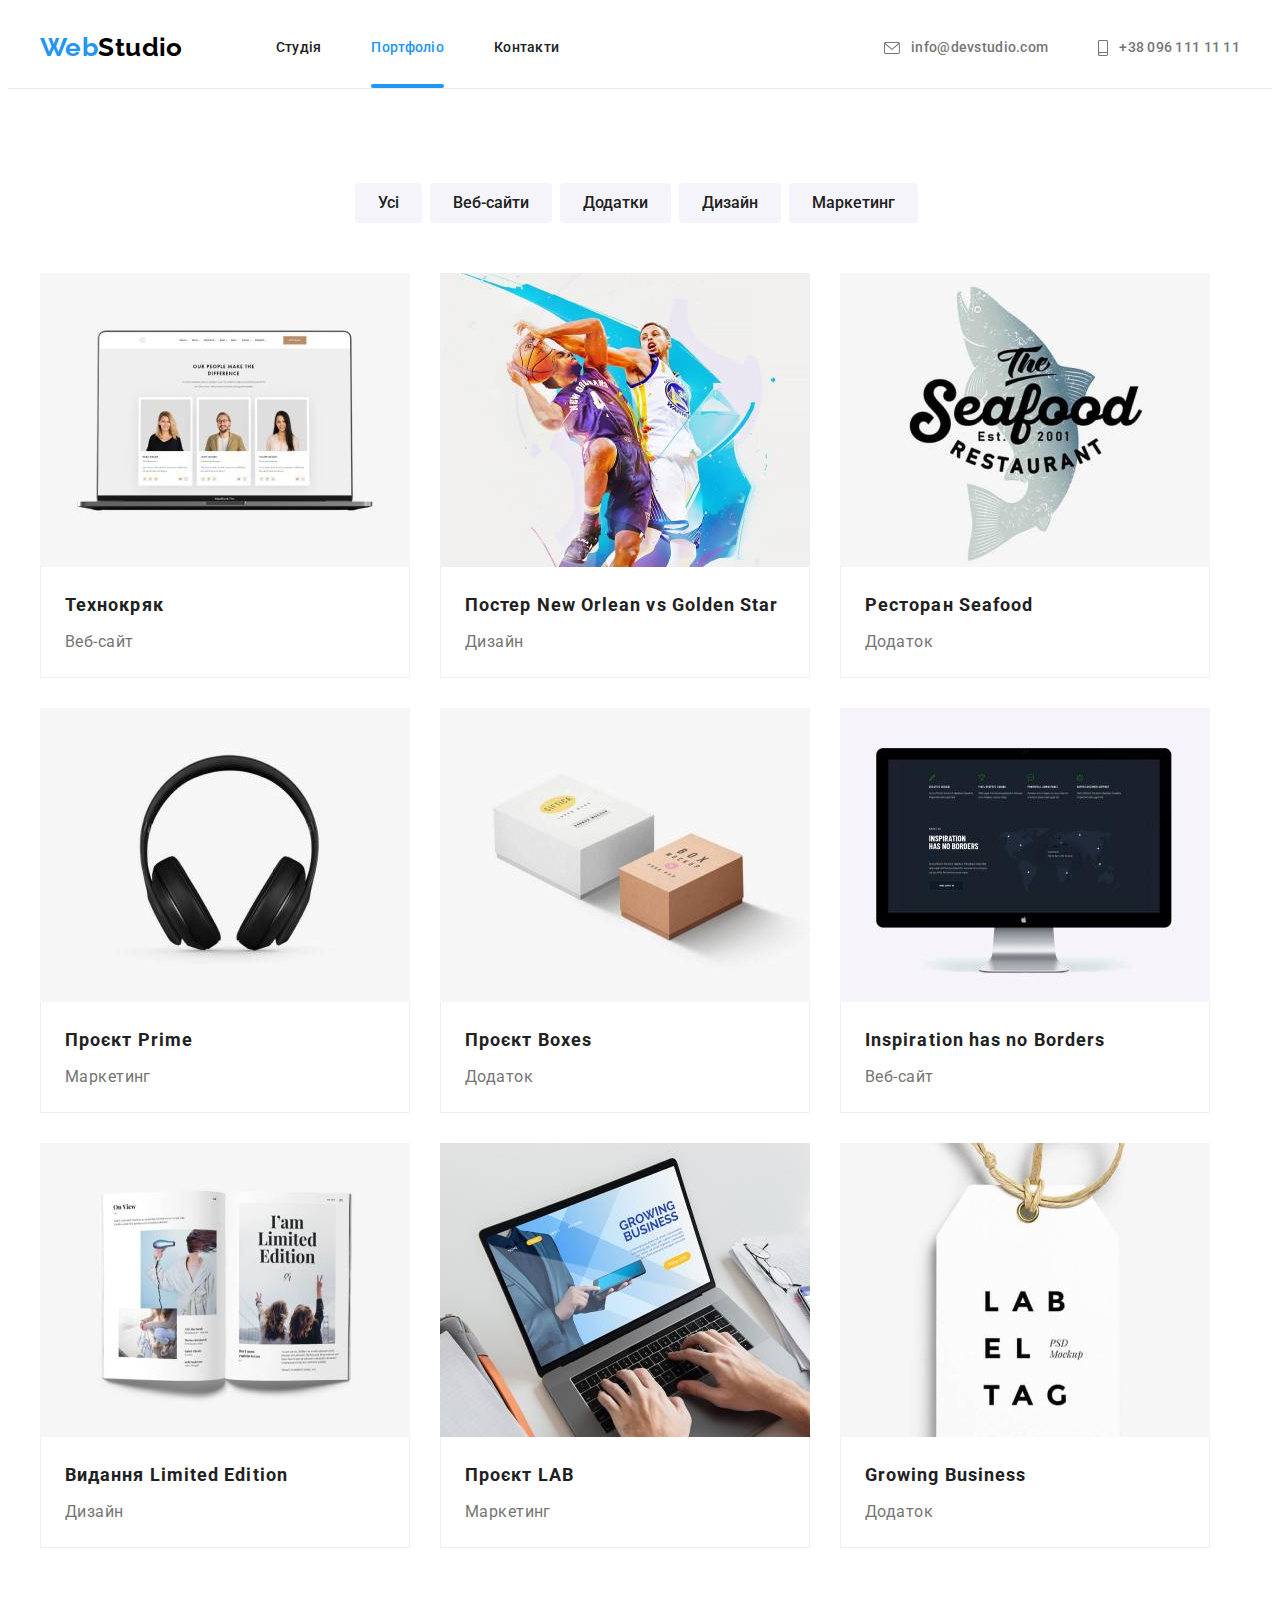
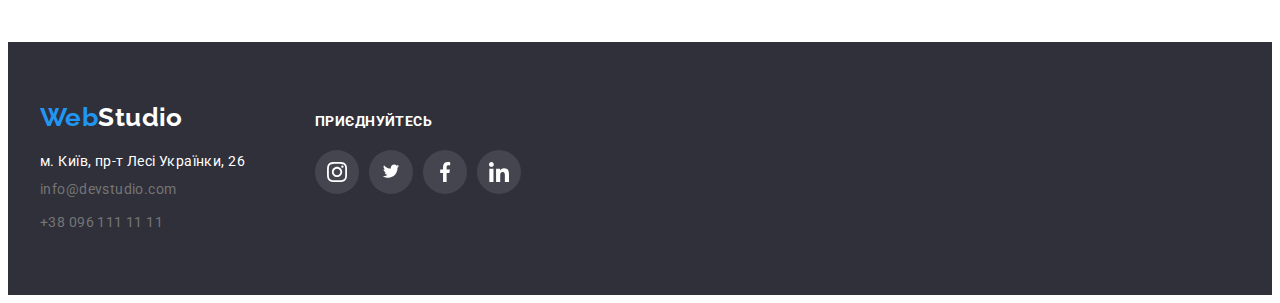
==== portfolio.html @ eef66e4f "clone" ====
<!DOCTYPE html>
<html lang="uk">
  <head>
    <meta charset="UTF-8" />
    <meta http-equiv="X-UA-Compatible" content="IE=edge" />
    <meta
      name="viewport"
      content="width=
     , initial-scale=1.0"
    />
    <title>WebStudio</title>
    <link rel="preconnect" href="https://fonts.googleapis.com" />
    <link rel="preconnect" href="https://fonts.gstatic.com" crossorigin />
    <link
      href="https://fonts.googleapis.com/css2?family=Raleway:wght@700&family=Roboto:wght@400;500;700;900&display=swap"
      rel="stylesheet"
    />
    <link
      rel="stylesheet"
      href="https://cdnjs.cloudflare.com/ajax/libs/modern-normalize/1.1.0/modern-normalize.min.css"
      integrity="sha512-wpPYUAdjBVSE4KJnH1VR1HeZfpl1ub8YT/NKx4PuQ5NmX2tKuGu6U/JRp5y+Y8XG2tV+wKQpNHVUX03MfMFn9Q=="
      crossorigin="anonymous"
      referrerpolicy="no-referrer"
    />
    <link rel="stylesheet" href="./css/style.css" />
  </head>
  <body>
    <header class="header">
      <!-- навігація -->
      <div class="conteiner main-nav">
        <nav class="nav">
          <a href="./index.html" class="logo"><span class="logo-web">Web</span>Studio</a>
          <ul class="list nav-list">
            <li class="nav-link">
              <a href="./index.html" class="site-nav">Студія</a>
            </li>

            <li class="nav-link">
              <a href="./portfolio.html" class="site-nav active-pages">Портфоліо</a>
            </li>

            <li class="nav-link">
              <a href="" class="site-nav">Контакти</a>
            </li>
          </ul>
        </nav>
        <!-- Зворотний зв'язок-->
        <ul class="socials-nav list">
          
          <li class="socials-link">
            <a href="mailto:info@devstudio.com" class="socials">
              <svg class="icon-social" width="16" height="12">
              <use href="./images/symbol-defs.svg#icon-envelope" ></use>
            </svg>info@devstudio.com
              
            </a>
          </li>

          <li class="socials-link">
            <a href="tel:+380961111111" class="socials">
              <svg class="icon-social" width="10" height="16">
                <use href="./images/symbol-defs.svg#icon-smartphone" ></use>
              </svg>+38 096 111 11 11</a>
          </li>
        </ul>
      </div>
    </header>

    <main>
      <section class="section">
        <div class="conteiner">
          <h1 class="portfolio">Портфоліо</h1>

          <ul class="portfolio-link list">
            <li>
              <button type="button" class="filter-button">Усі</button>
            </li>
            <li>
              <button type="button" class="filter-button">Веб-сайти</button>
            </li>
            <li>
              <button type="button" class="filter-button">Додатки</button>
            </li>
            <li>
              <button type="button" class="filter-button">Дизайн</button>
            </li>
            <li>
              <button type="button" class="filter-button">Маркетинг</button>
            </li>
          </ul>

          <ul class="portfolio-page list">
            <li class="portfolio-list">
              <div class="portfolio-thumb">
                <img
                src="./images/img8.jpg"
                alt="Ноутбук з відкритою веб-сторінкою"
                width="370"
                class="portfolio-img"
              />
                <p class="portfolio-overlay">Ресурс пропонує комплексні пропозиції з різним рівнем функціоналу та сервісів. Все це дозволить відвідувачу отримати вичерпні відомості про компанію чи приватну особу.
                </p>
             </div>
              <div class="portfolio-padding">
                <h2 class="portfolio-title">Технокряк</h2>
                <p class="portfolio-text">Веб-сайт</p>
              </div>
            </li>
           
            <li class="portfolio-list">
              <div class="portfolio-thumb">
              <img src="./images/img9.jpg" alt="Баскетболісти" width="370" class="portfolio-img" />
              <p class="portfolio-overlay">Ресурс пропонує комплексні пропозиції з різним рівнем функціоналу та сервісів. Все це дозволить відвідувачу отримати вичерпні відомості про компанію чи приватну особу.
              </p>
             </div>
              <div class="portfolio-padding">
                <h2 class="portfolio-title">Постер New Orlean vs Golden Star</h2>
                <p class="portfolio-text">Дизайн</p>
              </div>
            </li>
            <li class="portfolio-list">
              <div class="portfolio-thumb">
                <img
                  src="./images/img10.jpg"
                  alt="Логотип ресторану Seafood"
                  width="370"
                  class="portfolio-img"/>
              <p class="portfolio-overlay">Ресурс пропонує комплексні пропозиції з різним рівнем функціоналу та сервісів. Все це дозволить відвідувачу отримати вичерпні відомості про компанію чи приватну особу.
              </p>
            </div>
              <div class="portfolio-padding">
                <h2 class="portfolio-title">Ресторан Seafood</h2>
                <p class="portfolio-text">Додаток</p>
              </div>
            </li>
            <li class="portfolio-list">
              <div class="portfolio-thumb">
                <img src="./images/img11.jpg" alt="Навушники" width="370" class="portfolio-img" />
                <p class="portfolio-overlay">Ресурс пропонує комплексні пропозиції з різним рівнем функціоналу та сервісів. Все це дозволить відвідувачу отримати вичерпні відомості про компанію чи приватну особу.
              </p>
            </div>
              <div class="portfolio-padding">
                <h2 class="portfolio-title">Проєкт Prime</h2>
                <p class="portfolio-text">Маркетинг</p>
              </div>
            </li>
            <li class="portfolio-list">
              <div class="portfolio-thumb">
                <img src="./images/img12.jpg" alt="Коробки" width="370" class="portfolio-img" />
                <p class="portfolio-overlay">Ресурс пропонує комплексні пропозиції з різним рівнем функціоналу та сервісів. Все це дозволить відвідувачу отримати вичерпні відомості про компанію чи приватну особу.
                </p>
              </div>
              <div class="portfolio-padding">
                <h2 class="portfolio-title">Проєкт Boxes</h2>
                <p class="portfolio-text">Додаток</p>
              </div>
            </li>
            <li class="portfolio-list">
              <div class="portfolio-thumb">
                <img src="./images/img13.jpg" alt="Монітор" width="370" class="portfolio-img" />
                <p class="portfolio-overlay">Ресурс пропонує комплексні пропозиції з різним рівнем функціоналу та сервісів. Все це дозволить відвідувачу отримати вичерпні відомості про компанію чи приватну особу.
              </p>
              </div>
              <div class="portfolio-padding">
                <h2 class="portfolio-title">Inspiration has no Borders</h2>
                <p class="portfolio-text">Веб-сайт</p>
              </div>
            </li>
            <li class="portfolio-list">
              <div class="portfolio-thumb">
                <img src="./images/img14.jpg" alt="Книжка" width="370" class="portfolio-img" />
                <p class="portfolio-overlay">Ресурс пропонує комплексні пропозиції з різним рівнем функціоналу та сервісів. Все це дозволить відвідувачу отримати вичерпні відомості про компанію чи приватну особу.
                </p>
              </div>
              <div class="portfolio-padding">
                <h2 class="portfolio-title">Видання Limited Edition</h2>
                <p class="portfolio-text">Дизайн</p>
              </div>
            </li>
            <li class="portfolio-list">
              <div class="portfolio-thumb">
                <img src="./images/img15.jpg" alt="Ярлик" width="370" class="portfolio-img" />
                <p class="portfolio-overlay">Ресурс пропонує комплексні пропозиції з різним рівнем функціоналу та сервісів. Все це дозволить відвідувачу отримати вичерпні відомості про компанію чи приватну особу.
                </p>
              </div>
              <div class="portfolio-padding">
                <h2 class="portfolio-title">Проєкт LAB</h2>
                <p class="portfolio-text">Маркетинг</p>
              </div>
            </li>
            <li class="portfolio-list">
              <div class="portfolio-thumb">
                <img
                  src="./images/img16.jpg"
                  alt="Друк на наотбуці"
                  width="370"
                  class="portfolio-img"
                />
                <p class="portfolio-overlay">Ресурс пропонує комплексні пропозиції з різним рівнем функціоналу та сервісів. Все це дозволить відвідувачу отримати вичерпні відомості про компанію чи приватну особу.
                </p>
              </div>
              <div class="portfolio-padding">
                <h2 class="portfolio-title">Growing Business</h2>
                <p class="portfolio-text">Додаток</p>
              </div>
            </li>
          </ul>
        </div>
      </section>  
      
    </main>

    <footer class="footer">
      <div class="conteiner footer-page">
        <div class="conteiner-address">
        <a href="./index.html" class="logo-footer"
          ><span class="logo-web">Web</span><span class="logo-studio">Studio</span></a
        >
        <address>
          <ul class="list footer-margin">
            <li class="item">
              <a
                href="https://www.google.com/maps/place/бул.+Леси+Украинки,+26,+Киев,+02000/@50.4265807,30.5383858,17z/data=!3m1!4b1!4m5!3m4!1s0x40d4cf0e033ecbe9:0x57a4dffefec77da0!8m2!3d50.4265807!4d30.5383858"
                class="footer-address"
                >м. Київ, пр-т Лесі Українки, 26</a
              >
            </li>

            <li class="item">
              <a href="mailto:info@devstudio.com" class="footer-socials">info@devstudio.com</a>
            </li>

            <li class="item">
              <a href="tel:+380961111111" class="footer-socials">+38 096 111 11 11</a>
            </li>
          </ul>
        </address>
      </div>
        <div class="footer-messenger">
          <p class="come">Приєднуйтесь</p>
          <ul class="list messenger">
            <li class="messenger-list">
              <a href="" class="messenger-links">
                <svg class="footer-icon" width="20px" height="20px">
                  <use href="./images/symbol-defs.svg#icon-instagram"></use>
                </svg>
              </a>
            </li>
            <li class="messenger-list">
              <a href="" class="messenger-links">
                <svg class="footer-icon" width="20px" height="16.25px">
                  <use href="./images/symbol-defs.svg#icon-twitter"></use>
                </svg>
              </a>
            </li>
            <li class="messenger-list">
              <a href="" class="messenger-links">
                <svg class="footer-icon" width="20px" height="20px">
                  <use href="./images/symbol-defs.svg#icon-facebook"></use>
                </svg> 
             </a>
            </li>
            <li class="messenger-list">
              <a href="" class="messenger-links">
                <svg class="footer-icon" width="20px" height="20px">
                  <use href="./images/symbol-defs.svg#icon-linkedin"></use>
              </svg>
              </a>
            </li>
          </ul>
        </div>
      </div>
      
    </footer>
  </body>
</html>
---- css/style.css ----
/* background: #212121; Заголоки*/
/*  background: #757575; Основний колір тексту*/
/*background: #2196F3; Блакитний колір*/
/* #FFFFFF Білий колір колір заголовка героя */
/* #FFFFFF Основний колір сторінки */

:root {
  --title: #212121;
  --hover-focus-color: #2196f3;
  --backgraund-body: #ffffff;
  --text-page: #757575;
  --hero-text: #ffffff;
  --logo-color: #000000;
  --footer-backgraund: #2f303a;
  --backgraund-section: #f5f4fa;
}

body {
  font-family: 'Roboto', sans-serif;
  color: var(--text-page);
  background-color: var(--backgraund-body);
  font-size: 14px;
  letter-spacing: 0.03em;
}

h1,
h2,
h3,
h4,
h5,
h6,
p,
ul {
  margin: 0;
  padding: 0;
}

.conteiner {
  margin-left: auto;
  margin-right: auto;
  width: 1200px;
  padding-left: 15px;
  padding-right: 15px;
  /* outline: 1px solid teal; */
}

button {
  cursor: pointer;
}

.list {
  list-style: none;
}

/* Логотип */
.nav {
  display: flex;
}

.main-nav {
  display: flex;
  align-items: center;
}

.header {
  border-bottom: 1px solid #ececec;
}

.logo {
  margin-right: 93px;
  display: flex;
  align-items: center;
  color: var(--logo-color);

  text-decoration: none;

  font-family: Raleway, sans-serif;
  font-weight: 700;
  font-size: 26px;
  line-height: 1.2;
}

.logo-web {
  color: var(--hover-focus-color);
}

/* Навігація */
.nav-list {
  display: flex;
  
}

.nav-list .nav-link:not(:last-child) {
  margin-right: 50px;
}

.site-nav {
  position: relative;

  display: block;
  padding-top: 32px;
  padding-bottom: 32px;

  color: var(--title);
  text-decoration: none;
  font-weight: 500;
  line-height: 1.14;
  letter-spacing: 0.02em;
  transition: color 250ms cubic-bezier(0.4, 0, 0.2, 1);
  
}

.site-nav:hover,
.site-nav:focus {
  
  color: var(--hover-focus-color);
  
}



.site-nav::after{
  content: '';
  width: 100%;
  height: 4px;
  display: block;  
  background-color: var(--hover-focus-color);
  border-radius: 2px;
 
  position: absolute;
  left: 0;
  bottom: 0;
  opacity: 0;
  transition: opacity 250ms cubic-bezier(0.4, 0, 0.2, 1);
  z-index: 4;
}

.site-nav:hover::after{
  opacity: 1;
}

.active-pages::after{
  content: '';
  width: 100%;
  height: 4px;
  display: block;  
  background-color: var(--hover-focus-color);
  border-radius: 2px;
 
  position: absolute;
  left: 0;
  bottom: 0;
  opacity: 1; 
}

.active-pages {
  color: var(--hover-focus-color); 
}

.section {
  padding-top: 94px;
  padding-bottom: 94px;
}
/* Контакти */
.socials-nav {
  display: flex;
  margin-left: auto;
}

.socials-nav .socials-link + .socials-link {
  margin-left: 50px;
}

.icon-social {
  display: inline;
  margin-right: 11px;
  fill: currentColor;
  
}


.socials {
  display:flex;
  align-items: center;

  color: var(--text-page);

  text-decoration: none;

  font-weight: 500;
  line-height: 1.14;
  letter-spacing: 0.02em;
  transition: color 250ms cubic-bezier(0.4, 0, 0.2, 1);
}

.socials:hover,
.socials:focus {
  color: var(--hover-focus-color);
  
}

/* Герой */


.hero {
  
  text-align: center;
  padding-top: 200px;
  padding-bottom: 200px;
}

.overlay{
  height: 600px;
  max-width: 1600px;
  margin-left: auto;
  margin-right: auto;
  background-color: var(--footer-backgraund);
  background-image: 
  linear-gradient(
  rgba(47, 48, 58, 0.4),
  rgba(47, 48, 58, 0.4)), url(../images/hero-img.jpg);
  background-size: cover;
  background-repeat: no-repeat;
}

.hero-title {
  margin-top: 0;
  margin-bottom: 30px;
  width: 696px;
  margin-left: auto;
  margin-right: auto;

  color: var(--hero-text);
  font-weight: 900;
  font-size: 44px;
  line-height: 1.36;
  text-align: center;
  letter-spacing: 0.06em;
  text-transform: uppercase;
}

.hero-button {
  width: 216px;
  height: 50px;
  border: 1px solid transparent;
  border-radius: 4px;

  color: var(--hero-text);
  background-color: var(--hover-focus-color);
  font-family: Roboto;
  font-weight: 700;
  font-size: 16px;
  line-height: 1.88;
  letter-spacing: 0.06em;
  transition: box-shadow 250ms cubic-bezier(0.4, 0, 0.2, 1);
}

.hero-button:hover,
.hero-button:focus {
  background-color: var(--hover-focus-color);
  box-shadow: 0px 4px 4px rgba(0, 0, 0, 0.15);
}

.backdrop.is-hidden{
  opacity: 0;
  pointer-events: none;

}

.backdrop{
  position: fixed;
  left: 0;
  top: 0;
  z-index: 2;
  
  width: 100%;
  height: 100%;
  background-color: rgba(0, 0, 0, 0.2);
  opacity: 1;
  transition: opacity 250ms cubic-bezier(0.4, 0, 0.2, 1);
}

.modal {
  position: absolute;
  top: 50%;
  left: 50%;
  transform: translate(-50%, -50%);

  min-width: 528px;
  min-height: 581px;
  background-color: #ffffff;
  box-shadow: 0px 1px 3px rgba(0, 0, 0, 0.12), 0px 1px 1px rgba(0, 0, 0, 0.14), 0px 2px 1px rgba(0, 0, 0, 0.2);
  border-radius: 4px;
  
  
  
}
.close-modal{
  position: absolute;
  right: 0px;
  top: 0px;
  padding: 0 0;
  border: 0;
  background: none;
  margin-right: 8px;
  margin-top: 8px;
}

.icon-close{
  
  stroke:  rgba(0, 0, 0, 0.1);
  
}




/* Наші переваги и Наша команда*/

.features {
  display: flex;
}

.features .item + .item {
  margin-left: 30px;
}

.features-section {
  display: none;
}

.features-img{
  margin-bottom: 30px;
}

.features-title {
  margin-bottom: 10px;

  color: var(--title);
  font-size: 14px;
  line-height: 1.14;
  text-transform: uppercase;
}

.features-text {
  width: 270px;
  margin: auto;
  line-height: 1.7;
}

.section-work {
  padding-top: 0;
}

.works {
  display: flex;
  flex-wrap: wrap;
  
}

.works-img {
  display: block;
  max-width: 100%;
  height: auto 0;
}

.works-list{
  position: relative;

}



.works-title {
  position: absolute;
  transform: translateY(-100%);
   width: 100%;
  height: 70px;
  
  display: flex;
  justify-content: center;
  align-items: center;

  color:var(--hero-text);
  background-color: rgba(47, 48, 58, 0.8);
  text-align: center;
 
  font-weight: 700;
  font-size: 14px;
  line-height: 16px;
  letter-spacing: 0.03em;
  text-transform: uppercase;
  
}


.works .works-list + .works-list {
  margin-left: 30px;
}

.section-title {
  margin-bottom: 50px;

  color: var(--title);
  font-size: 36px;
  line-height: 1.16;
  text-align: center;
}

.team-section {
  background-color: var(--backgraund-section);
}

.social-team{
  display: flex;
  justify-content: center;
  
}


.messenger-team{
  display:flex;
}

.social-links{
  color:#AFB1B8;
  display: flex;
  align-items: center;
  width: 44px;
  height: 44px;
  margin-top: 16px;
  background-color:var(--backgraund-body);
  border-radius: 50%;
  transition: color 250ms cubic-bezier(0.4, 0, 0.2, 1), background-color 250ms cubic-bezier(0.4, 0, 0.2, 1);
}

.social-links:hover,
.social-links:focus {
  color:var(--backgraund-body);
  background-color: var(--hover-focus-color);
  
}

.social-icon{
  margin-left: auto;
  margin-right: auto;
  fill: currentColor;
}

.messenger-team li + li {
  margin-left: 10px;
}

.team-container {
  background-color: var(--backgraund-body);
  box-shadow: 0px 1px 3px rgba(0, 0, 0, 0.12), 0px 1px 1px rgba(0, 0, 0, 0.14), 0px 2px 1px rgba(0, 0, 0, 0.2);
  border-radius: 0px 0px 4px 4px;
}

.team .team-container + .team-container {
  margin-left: 30px;
}

.team {
  display: flex;
  font-size: 16px;
  line-height: 1.18;
}

.padding-team {
  padding-top: 30px;
  padding-bottom: 30px;
}

.team-img {
  display: block;
  height: auto;
}

.team-name {
  text-align: center;
  margin-bottom: 10px;

  color: var(--title);
  font-weight: 500;
  font-size: 16px;
  line-height: 1.18;
}

.team-text {
  text-align: center;
}

/* Постійні клієнти */

.clients{
  padding-top: 94px;
  padding-bottom: 94px;
}

.clients-link{
  color:#AFB1B8;
  display: flex;
  align-items: center;
  justify-content: center;
  width: 170px;
  height: 92px;
  border: 1px solid #AFB1B8;
  border-radius: 4px;
  transition: color 250ms cubic-bezier(0.4, 0, 0.2, 1), background-color 250ms cubic-bezier(0.4, 0, 0.2, 1);
  
  
}

.clients-link:hover,
.clients-link:focus{
  color:var(--hover-focus-color);
  border-color: var(--hover-focus-color);
}

.clients-logo{
  margin-left: auto;
  margin-right: auto;
  fill: currentColor;
}


.clients-item{
  display: flex;
}

.clients-item .clients-list+ .clients-list{
  margin-left: 30px;
}




/* Підвал */

.footer {
  background-color: var(--footer-backgraund);
  padding-top: 60px;
  padding-bottom: 60px;
}

.footer-address {
  display: block;

  color: var(--hero-text);
  font-style: normal;
  text-decoration: none;
  transition: color 250ms cubic-bezier(0.4, 0, 0.2, 1);
}

.footer-address:hover,
.footer-address:focus {
  color: var(--hover-focus-color);
}

.footer-socials {
  display: block;
  color: var(--text-page);

  font-style: normal;

  line-height: 1.71;
  letter-spacing: 0.03em;
  text-decoration: none;
  transition: color 250ms cubic-bezier(0.4, 0, 0.2, 1);
}

.footer-socials:hover,
.footer-socials:focus {
  color: var(--hover-focus-color);
}

.footer-margin .item:not(:last-child) {
  margin-bottom: 9px;
}

.footer-messenger{
  margin-left: 70px;  
}

.come{
  margin-bottom: 20px;
  font-weight: 700;
  font-size: 14px;
  line-height:1.14;
  letter-spacing: 0.03em;
  text-transform: uppercase;

  color: #FFFFFF;
}

.messenger{
  display: flex;
  
}

.messenger .messenger-list + .messenger-list {
  margin-left: 10px;
}

.messenger-links{
  color:#ffffff;
  display: flex;
  align-items: center;
  width: 44px;
  height: 44px;
  background-color:rgba(255, 255, 255, 0.1);
  border-radius: 50%;
  transition: background-color 250ms cubic-bezier(0.4, 0, 0.2, 1);
  
}

.footer-icon{
  margin-left: auto;
  margin-right: auto;
  fill: currentColor;
}

.messenger-links:hover,
.messenger-links:focus{
  background-color: var(--hover-focus-color);
}

.footer-page{
  display: flex;
  align-items: baseline; 
}



/* Портфоліо */

/* Фільрт */
.portfolio-link {
  margin-bottom: 50px;
  display: flex;
  justify-content: center;
}

.filter-button {
  display: block;
  margin-right: 8px;
  padding: 6px 22px;
  border-radius: 4px;
  border: 1px solid transparent;

  color: var(--title);
  background-color: var(--backgraund-section);

  font-family: 'Roboto', sans-serif;
  font-style: normal;
  font-weight: 500;
  font-size: 16px;
  line-height: 1.62;

  cursor: pointer;
  transition: color 250ms cubic-bezier(0.4, 0, 0.2, 1), background-color 250ms cubic-bezier(0.4, 0, 0.2, 1), box-shadow 250ms cubic-bezier(0.4, 0, 0.2, 1);
}

.filter-button:hover,
.filter-button:focus {
  color: var(--hero-text);
  background-color: var(--hover-focus-color);
  box-shadow: 0px 3px 1px rgba(0, 0, 0, 0.1), 0px 1px 2px rgba(0, 0, 0, 0.08), 0px 2px 2px rgba(0, 0, 0, 0.12);
}

/* Портфоліо */

.portfolio {
  display: none;
}

.portfolio-page {
  display: flex;

  flex-wrap: wrap;
}

.portfolio-list {
  
  width: 370px;
  height: auto;

  margin-right: 30px;
  margin-top: 30px;
  transition: box-shadow 250ms cubic-bezier(0.4, 0, 0.2, 1);
}

.portfolio-list:hover,
.portfolio-list:focus{
  box-shadow: 0px 1px 1px rgba(0, 0, 0, 0.12), 0px 4px 4px rgba(0, 0, 0, 0.06), 1px 4px 6px rgba(0, 0, 0, 0.16);
}

.portfolio-list:nth-child(3n) {
  margin-right: 0;
}

.portfolio-list:nth-child(-n + 3) {
  margin-top: 0;
}

.portfolio-img {
  display: block;
  width: 100%;
  height: auto;
}

.portfolio-title {
  margin-bottom: 4px;

  color: var(--title);
  font-size: 18px;
  line-height: 2;
  letter-spacing: 0.06em;
}

.portfolio-text {
  font-size: 16px;
  line-height: 1.87;
}

.portfolio-padding {
  padding: 20px 24px;
  border-bottom: 1px solid #eeeeee;
  border-left: 1px solid #eeeeee;
  border-right: 1px solid #eeeeee;
}

.portfolio-thumb {
  position: relative;
  overflow: hidden;
}

.portfolio-overlay{
 
  position: absolute;
  padding: 63px 24px;
  width: 100%;
  height: 100%;
  color: var(--hero-text);
  background-color:rgba(33, 150, 243, 0.9);
  font-size: 18px;
  line-height: 1.56;
  letter-spacing: 0.03em;
  
  opacity: 0;
  transition: transform 250ms cubic-bezier(0.4, 0, 0.2, 1), opacity 250ms cubic-bezier(0.4, 0, 0.2, 1) ;
  
}

 .portfolio-list:hover .portfolio-overlay {
 opacity: 1;
 transform: translateY(-100%);
}


/* Лого футер */
.logo-footer {
  display: block;
  margin-bottom: 20px;

  font-family: Raleway, sans-serif;
  font-weight: 700;
  font-size: 26px;
  line-height: 1.2;
  background-color: var(--footer-backgraund);
  text-decoration: none;
}

.logo-studio {
  color: var(--hero-text);
}
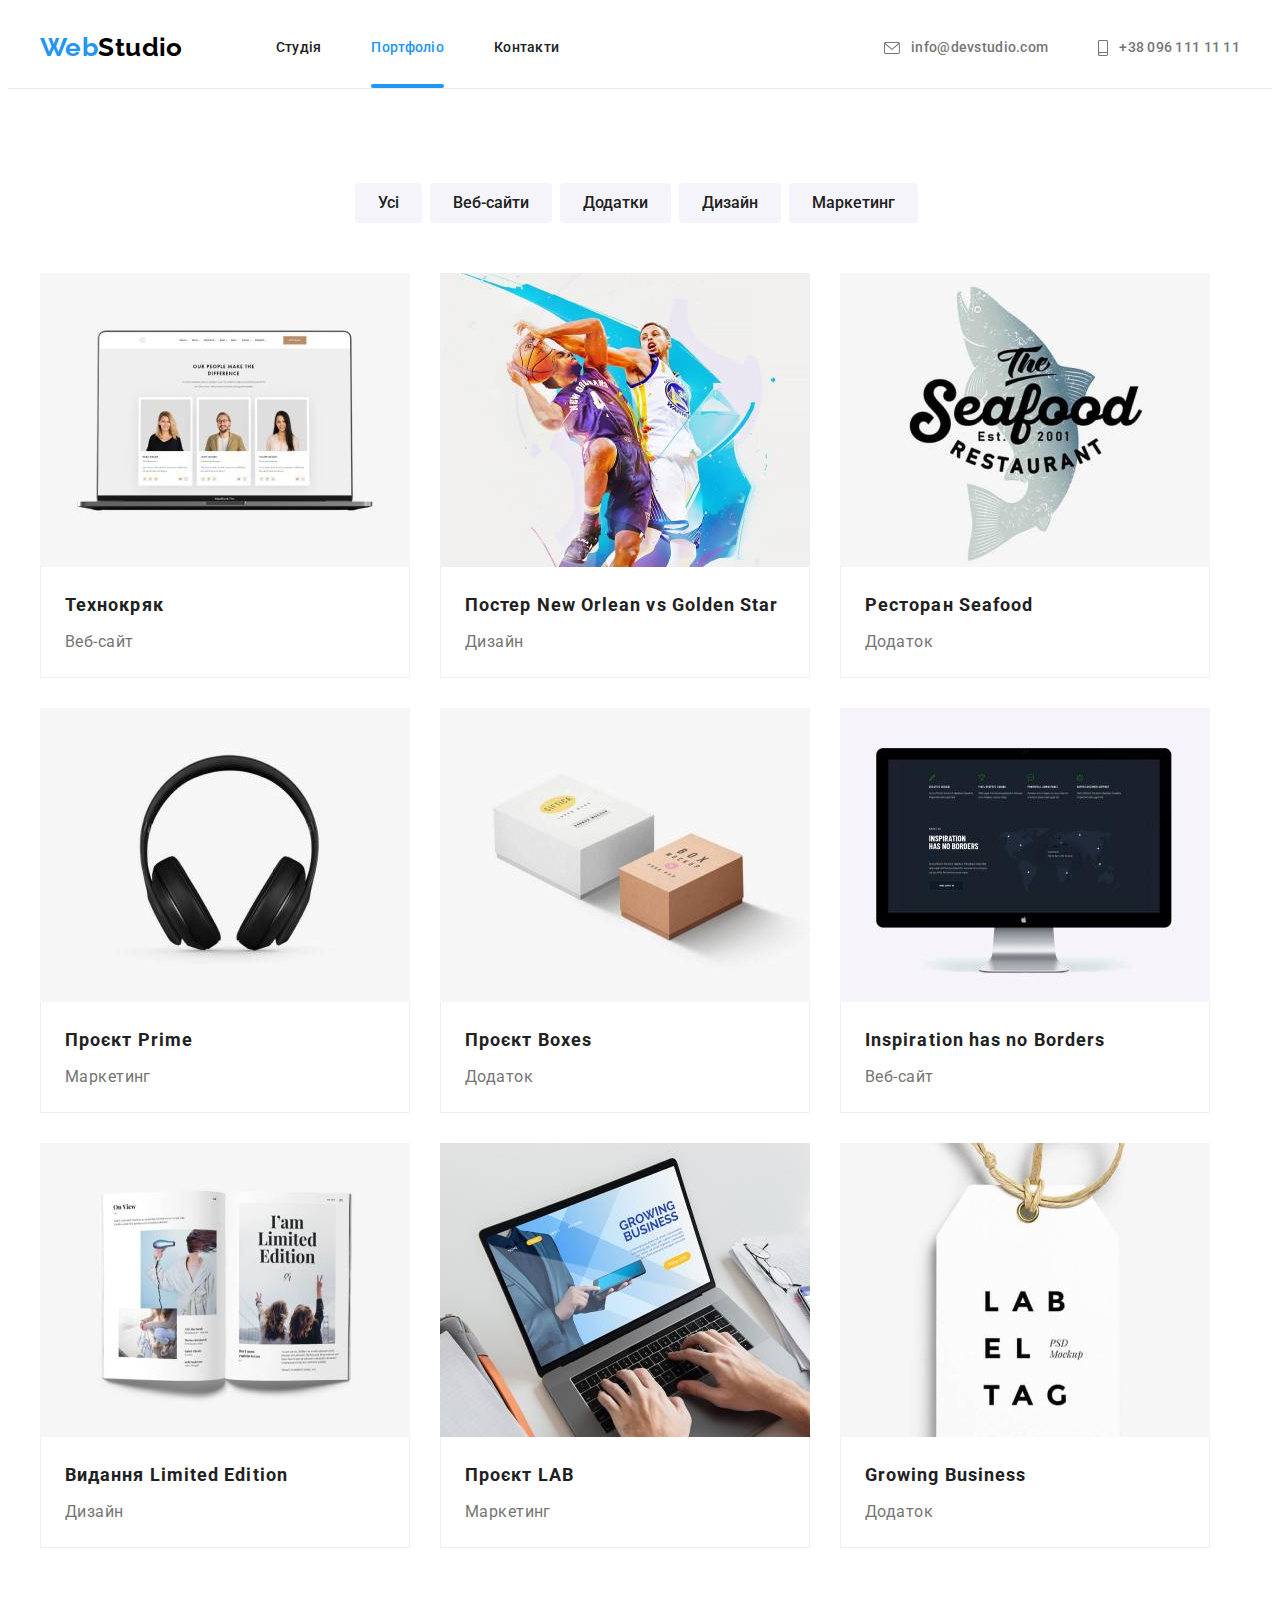
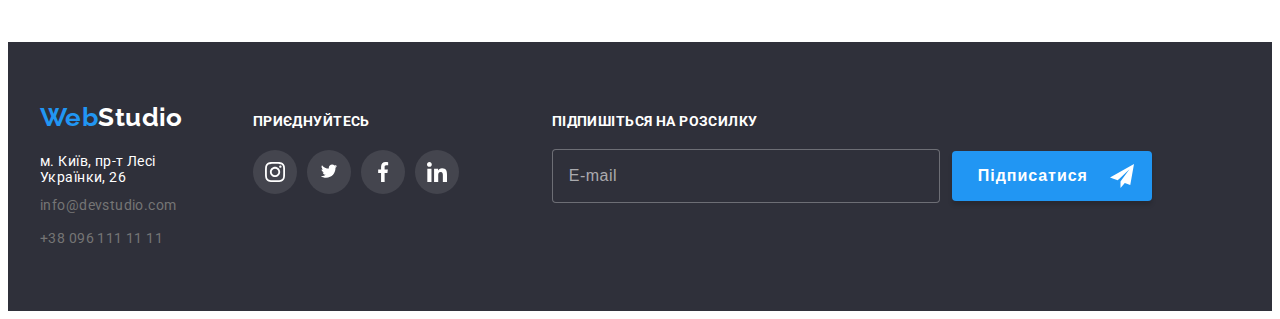
==== commit 1943bb3a: "add checkbox" ====
--- a/portfolio.html
+++ b/portfolio.html
@@ -269,6 +269,19 @@
             </li>
           </ul>
         </div>
+
+        <form class="form-footer conteiner">
+          <label for="input-submit"><span class="title-input-footer">Підпишіться на розсилку</span></label>
+          <div class="submit-form">
+          <input type="email" class="input-footer" id='input-submit' placeholder="E-mail">
+          <button type="submit" class="button-form-footer">
+            <span class="name-button-footer">Підписатися</span>
+            <svg width="24" height="24" class="icon-input">
+              <use href="./images/symbol-defs.svg#icon-send"></use>
+            </svg>
+          </button>
+        </div>
+        </form>
       </div>
       
     </footer>
--- a/css/style.css
+++ b/css/style.css
@@ -201,7 +201,6 @@
 
 /* Герой */
 
-
 .hero {
   
   text-align: center;
@@ -239,6 +238,8 @@
   text-transform: uppercase;
 }
 
+/* кнопка героя */
+
 .hero-button {
   width: 216px;
   height: 50px;
@@ -261,6 +262,8 @@
   box-shadow: 0px 4px 4px rgba(0, 0, 0, 0.15);
 }
 
+/* модальне вікно */
+
 .backdrop.is-hidden{
   opacity: 0;
   pointer-events: none;
@@ -290,30 +293,183 @@
   min-height: 581px;
   background-color: #ffffff;
   box-shadow: 0px 1px 3px rgba(0, 0, 0, 0.12), 0px 1px 1px rgba(0, 0, 0, 0.14), 0px 2px 1px rgba(0, 0, 0, 0.2);
-  border-radius: 4px;
-  
-  
-  
-}
+  border-radius: 4px; 
+}
+
+
 .close-modal{
+  width: 30px;
+  height: 30px;
+  border: 1px solid rgba(0, 0, 0, 0.1) ;
+  border-radius: 50%;
+
   position: absolute;
   right: 0px;
   top: 0px;
   padding: 0 0;
-  border: 0;
+  
   background: none;
   margin-right: 8px;
   margin-top: 8px;
 }
 
-.icon-close{
-  
-  stroke:  rgba(0, 0, 0, 0.1);
-  
-}
-
-
-
+.close-svg{
+  position: absolute;
+  top: 15px;
+  left: 15px;
+  transform: translate(-57%, -60%);
+   
+  fill:#000000;
+}
+
+.close-modal:hover .close-svg{
+  fill:var(--hover-focus-color)
+}
+
+
+
+/* Форма */
+
+.modal-form-conteiner{
+  margin-left: 40px;
+}
+
+.modal-title{
+margin-top: 40px;
+margin-bottom: 12px;
+
+ font-weight: 700;
+font-size: 20px;
+line-height: 1.15;
+letter-spacing: 0.03em;
+color: var(--title);
+}
+
+.label-modal{
+  margin-bottom: 4px;
+  display: flex;
+}
+
+.input-modal{
+  padding-left: 42px;
+  display: block;
+  width: 448px;
+  height: 40px;
+  border: 1px solid rgba(33, 33, 33, 0.2);
+  border-radius: 4px;
+  
+}
+
+.modal-form-conteiner .submit:not(:last-child){
+  margin-bottom: 10px;
+} 
+
+
+.submit{
+  position: relative;
+  
+}
+
+.icon-form{
+  position: absolute;
+  top: 11px;
+  left: 12px;
+  transformY: -50%;
+
+}
+
+.input-modal:focus{
+  outline: none; 
+  border:solid 1px var(--hover-focus-color);  
+}
+
+.input-modal:focus-within + .icon-form {
+  fill:var(--hover-focus-color);
+}
+
+/* Коментар форми */
+
+.comment-modal{
+  padding-top: 12px;
+  padding-left: 16px;
+
+  width: 448px;
+  height: 120px;
+  resize: none;
+  display: flex;
+  border: 1px solid rgba(33, 33, 33, 0.2);
+  border-radius: 4px;
+}
+
+
+.comment-modal:focus{
+  outline: none; 
+  border:solid 1px var(--hover-focus-color);
+}
+
+/* Checkbox погодження */
+
+.modal-checkbox{
+ display: flex;
+ align-items: center;
+ margin-top: 25px;
+  margin-left: 54px;
+  font-size: 14px;
+  line-height: 1.71;
+  letter-spacing: 0.03em;
+  color: #757575;
+}
+
+.terms{
+  color: var(--hover-focus-color);
+}
+
+.checkbox{
+  appearance: none;
+  position: absolute;
+}
+
+.checkbox-conteiner{
+  margin-top: 25px;
+}
+
+/* кастом чекбокс */
+.icon-checkbox{
+  margin-right: 8px;
+  display: inline-block;
+  width: 15px;
+  height: 15px;
+  border: solid 2px black;
+  border-radius: 1px;
+  
+}
+
+.checkbox:checked + .icon-checkbox{
+  background-color:var(--hover-focus-color);
+  background-image: url(/images/icon\ check.svg);
+  border-color: var(--hover-focus-color);
+ background-size: contain; 
+ background-origin: border-box;
+}
+
+/* кнопка відправки форми */
+
+.button-submit-form{
+  margin-top: 30px;
+  width: 200px;
+  height: 50px;
+  background: #2196F3;
+  border-color: transparent;
+  box-shadow: 0px 4px 4px rgba(0, 0, 0, 0.15);
+  border-radius: 4px;
+
+  font-weight: 700;
+  font-size: 16px;
+  line-height: 1.88;
+  letter-spacing: 0.06em;
+  color: #FFFFFF;
+
+}
 
 /* Наші переваги и Наша команда*/
 
@@ -775,3 +931,84 @@
 .logo-studio {
   color: var(--hero-text);
 }
+
+/*  форма підписки */
+.form-footer{
+  display: block;
+  padding-left: 93px;
+}
+
+.input-footer{
+  padding-left: 16px;
+  padding-right: 12px;
+
+  width: 358px;
+  height: 50px;
+  border: 1px solid rgba(255, 255, 255, 0.3);
+  border-radius: 4px;
+  background-color: var(--footer-backgraund);
+
+  font-size: 16px;
+  line-height: 1.25;
+  letter-spacing: 0.03em;
+  color: rgba(255, 255, 255, 0.6);
+}
+
+.input-footer::placeholder{
+  font-size: 16px;
+  line-height: 1.25;
+  letter-spacing: 0.03em;
+  color: rgba(255, 255, 255, 0.6);
+}
+
+
+
+.title-input-footer{
+  display: block;
+  margin-bottom: 20px;
+
+  font-weight: 700;
+  font-size: 14px;
+  line-height: 16px;
+  letter-spacing: 0.03em;
+  text-transform: uppercase;
+  color: #FFFFFF;
+}
+
+
+
+.button-form-footer{
+  display:flex;
+  align-items: center;
+  margin-left: 12px;
+  width: 200px;
+  height: 50px;
+  background-color:var(--hover-focus-color);
+  box-shadow: 0px 4px 4px rgba(0, 0, 0, 0.15);
+  border-radius: 4px;
+  border-color: transparent;
+
+  font-weight: 700;
+  font-size: 16px;
+  line-height: 1.88;
+  letter-spacing: 0.06em;
+  color: #FFFFFF;
+}
+
+.icon-input{
+  margin-left: 12px;
+  
+}
+
+.name-button-footer{
+  padding-right: 10px;
+  padding-left: 18px;
+}
+
+.submit-form{
+  display: flex;
+  align-items: center;
+
+}
+  
+
